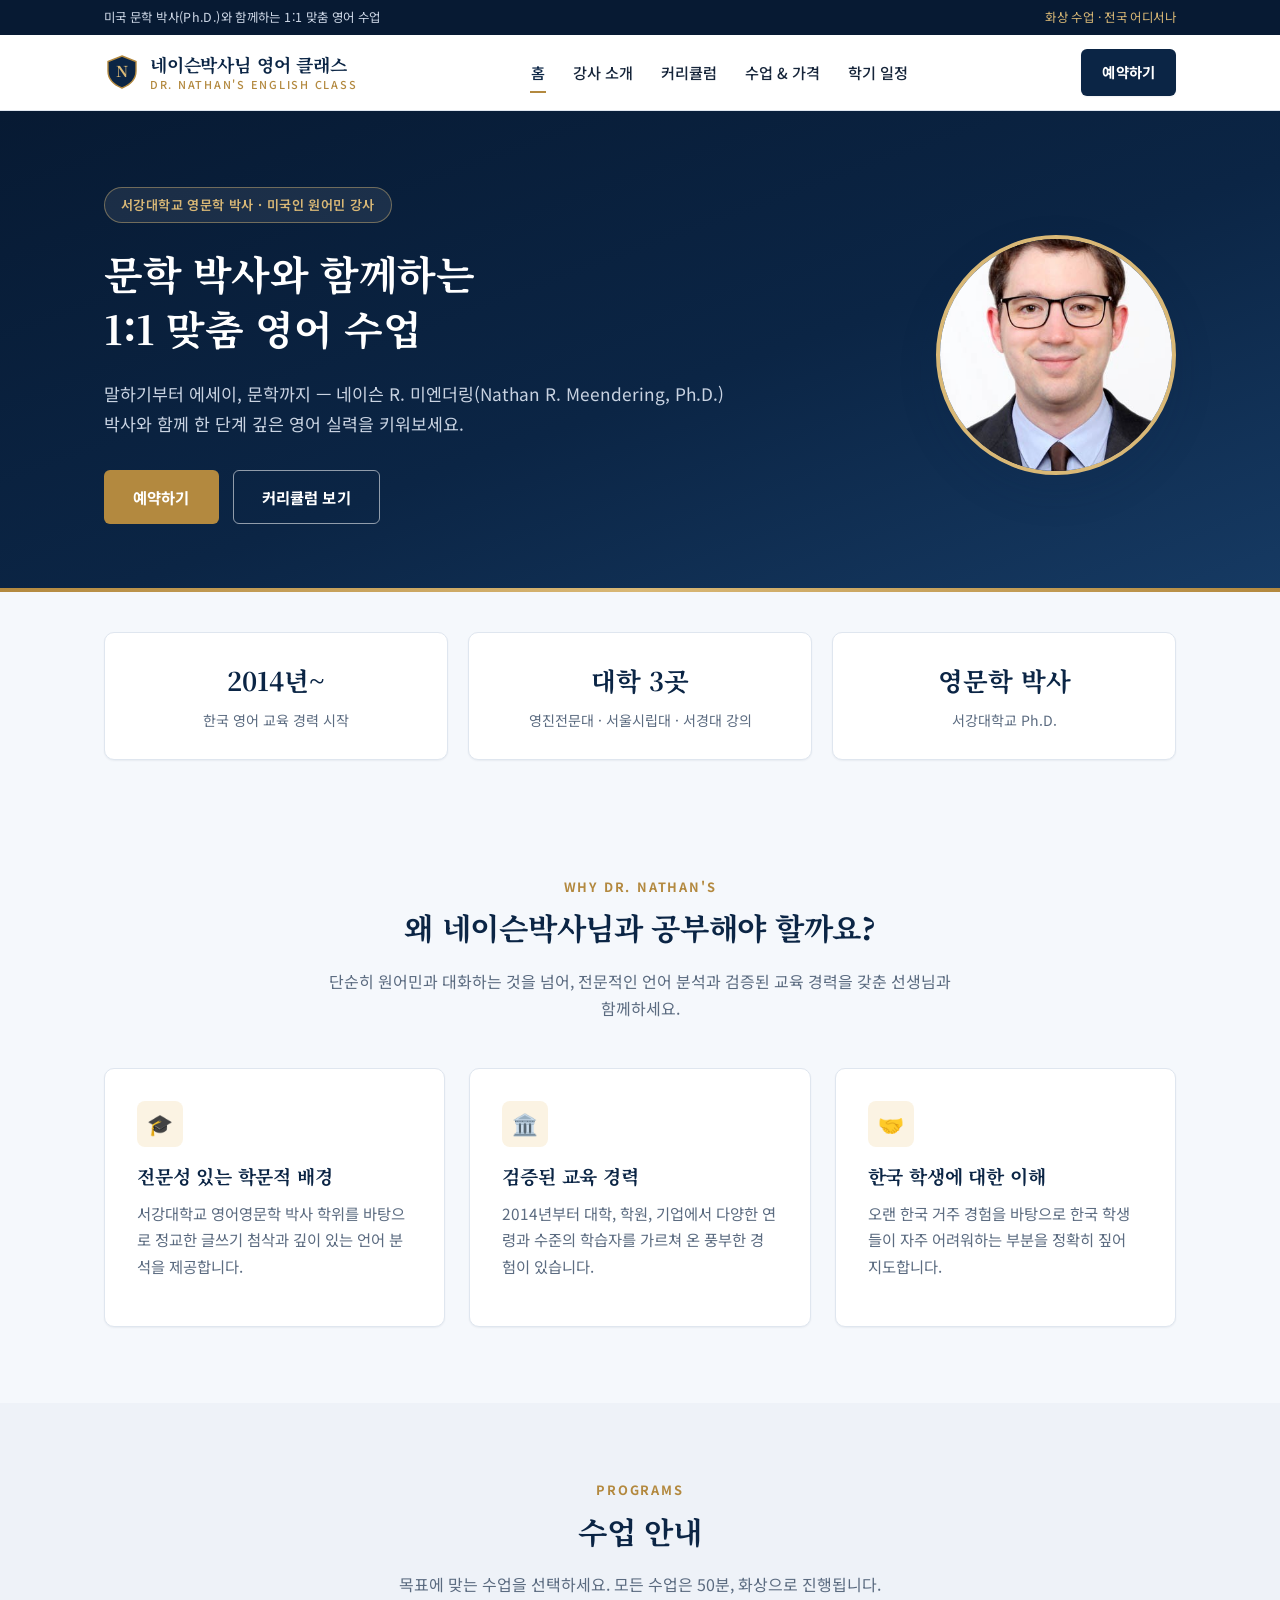
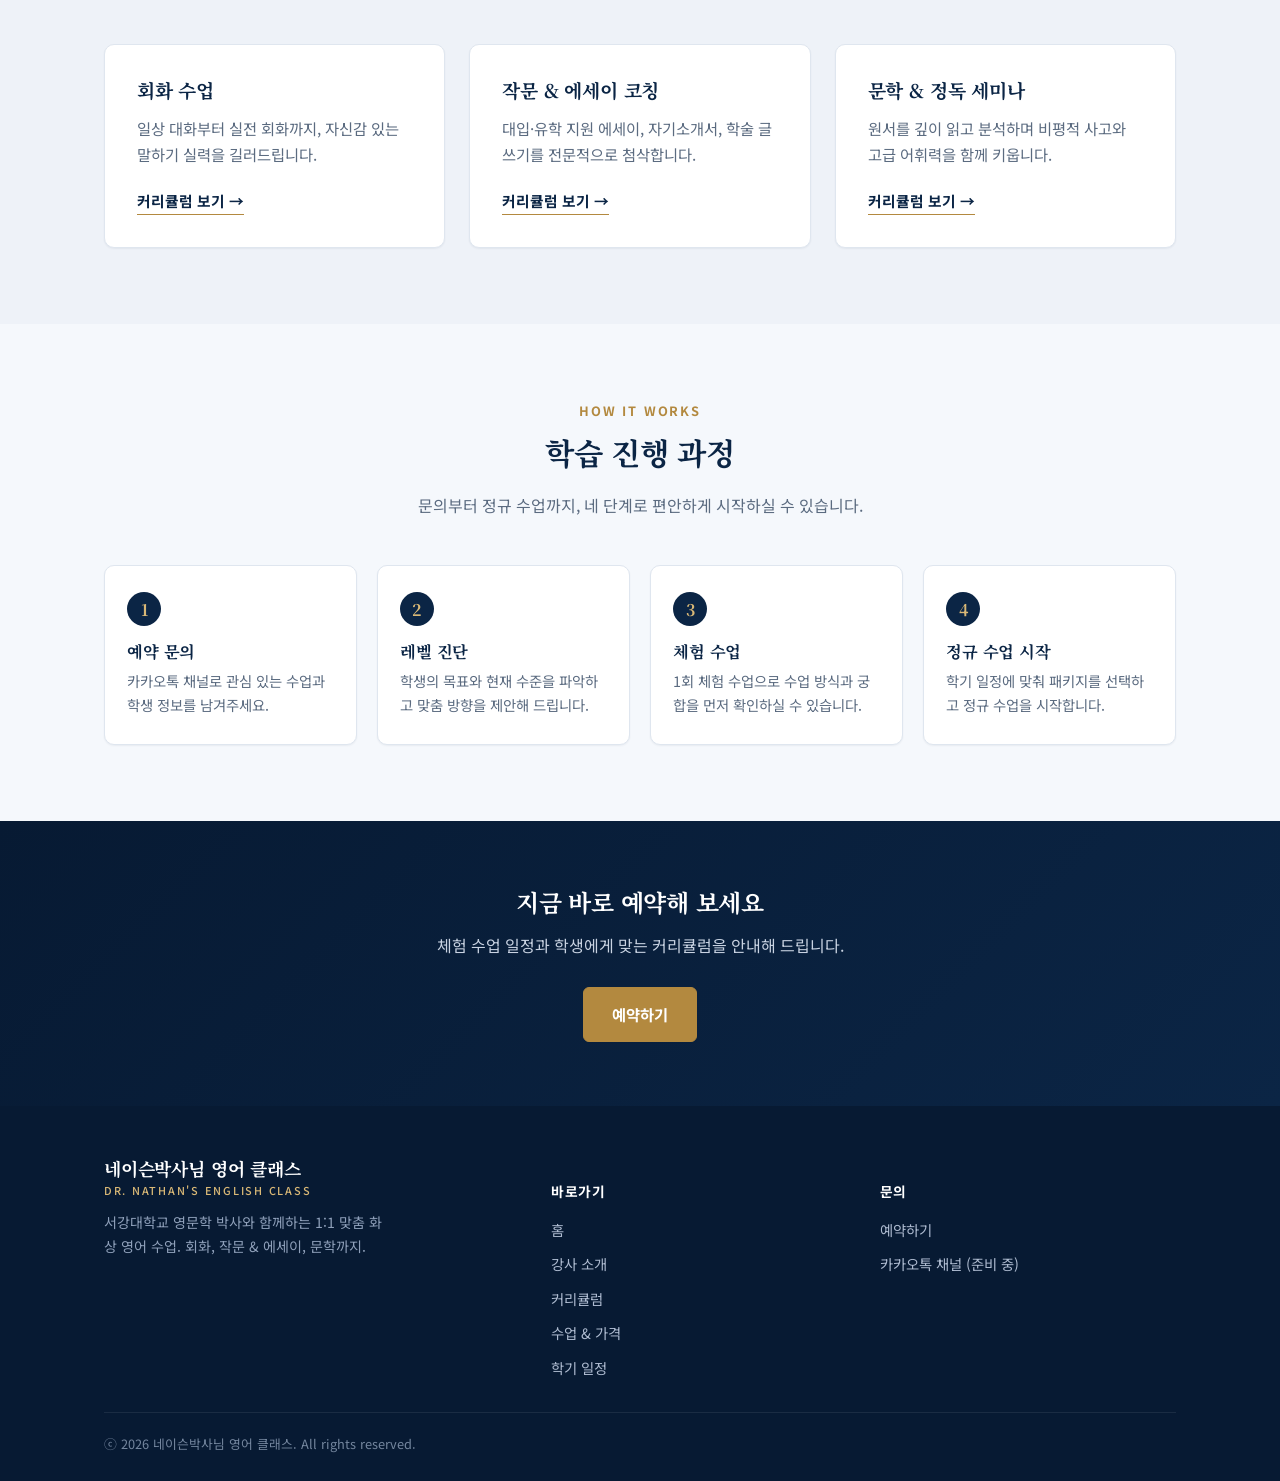
==== index.html @ 9ff1b416 "Initial site: navy/gold redesign, 6 pages, headshot" ====
<!DOCTYPE html>
<html lang="ko">
<head>
<meta charset="UTF-8">
<meta name="viewport" content="width=device-width, initial-scale=1.0">
<title>네이슨박사님 영어 클래스 | 1:1 맞춤 영어 수업</title>
<meta name="description" content="서강대학교 영문학 박사 네이슨 R. 미엔더링과 함께하는 1:1 화상 영어 수업. 회화, 작문 & 에세이 코칭, 문학 세미나.">
<link rel="preconnect" href="https://fonts.googleapis.com">
<link href="https://fonts.googleapis.com/css2?family=Noto+Serif+KR:wght@600;700&family=Noto+Sans+KR:wght@400;500;700&display=swap" rel="stylesheet">
<link rel="stylesheet" href="css/style.css">
</head>
<body>

<div class="topbar">
  <div class="container">
    <span>미국 문학 박사(Ph.D.)와 함께하는 1:1 맞춤 영어 수업</span>
    <span class="gold">화상 수업 · 전국 어디서나</span>
  </div>
</div>

<header class="site-header">
  <div class="header-inner">
    <a href="index.html" class="brand">
      <svg class="brand-mark" width="36" height="36" viewBox="0 0 36 36" fill="none" xmlns="http://www.w3.org/2000/svg">
        <path d="M18 2L32 7.5V17C32 25.5 26 30.8 18 34C10 30.8 4 25.5 4 17V7.5L18 2Z" fill="#0b2545" stroke="#b3893f" stroke-width="1.4"/>
        <text x="18" y="23" text-anchor="middle" font-family="Noto Serif KR, serif" font-size="15" font-weight="700" fill="#d9b876">N</text>
      </svg>
      <span class="brand-text">네이슨박사님 영어 클래스<span class="accent">DR. NATHAN'S ENGLISH CLASS</span></span>
    </a>
    <button class="nav-toggle" aria-label="메뉴 열기">&#9776;</button>
    <nav class="main-nav">
      <ul>
        <li><a href="index.html" class="active">홈</a></li>
        <li><a href="about.html">강사 소개</a></li>
        <li><a href="curriculum.html">커리큘럼</a></li>
        <li><a href="pricing.html">수업 &amp; 가격</a></li>
        <li><a href="calendar.html">학기 일정</a></li>
      </ul>
    </nav>
    <div class="header-cta">
      <a href="reservation.html" class="btn btn-primary">예약하기</a>
    </div>
  </div>
</header>

<main>

  <section class="hero-navy">
    <div class="container hero-flex">
      <div class="hero-text">
        <span class="eyebrow">서강대학교 영문학 박사 · 미국인 원어민 강사</span>
        <h1>문학 박사와 함께하는<br>1:1 맞춤 영어 수업</h1>
        <p class="lead">말하기부터 에세이, 문학까지 — 네이슨 R. 미엔더링(Nathan R. Meendering, Ph.D.) 박사와 함께 한 단계 깊은 영어 실력을 키워보세요.</p>
        <div class="btn-row">
          <a href="reservation.html" class="btn btn-gold">예약하기</a>
          <a href="curriculum.html" class="btn btn-outline-light">커리큘럼 보기</a>
        </div>
      </div>
      <div class="hero-photo-wrap">
        <img src="assets/nathan-headshot.jpg" alt="네이슨 R. 미엔더링 박사" class="hero-photo">
      </div>
    </div>
  </section>

  <section class="container">
    <div class="stats">
      <div class="stat">
        <div class="stat-num">2014년~</div>
        <div class="stat-label">한국 영어 교육 경력 시작</div>
      </div>
      <div class="stat">
        <div class="stat-num">대학 3곳</div>
        <div class="stat-label">영진전문대 · 서울시립대 · 서경대 강의</div>
      </div>
      <div class="stat">
        <div class="stat-num">영문학 박사</div>
        <div class="stat-label">서강대학교 Ph.D.</div>
      </div>
    </div>
  </section>

  <section class="section">
    <div class="container">
      <div class="section-head">
        <span class="kicker">WHY DR. NATHAN'S</span>
        <h2>왜 네이슨박사님과 공부해야 할까요?</h2>
        <p>단순히 원어민과 대화하는 것을 넘어, 전문적인 언어 분석과 검증된 교육 경력을 갖춘 선생님과 함께하세요.</p>
      </div>
      <div class="grid-3">
        <div class="card">
          <div class="icon">🎓</div>
          <h3>전문성 있는 학문적 배경</h3>
          <p>서강대학교 영어영문학 박사 학위를 바탕으로 정교한 글쓰기 첨삭과 깊이 있는 언어 분석을 제공합니다.</p>
        </div>
        <div class="card">
          <div class="icon">🏛️</div>
          <h3>검증된 교육 경력</h3>
          <p>2014년부터 대학, 학원, 기업에서 다양한 연령과 수준의 학습자를 가르쳐 온 풍부한 경험이 있습니다.</p>
        </div>
        <div class="card">
          <div class="icon">🤝</div>
          <h3>한국 학생에 대한 이해</h3>
          <p>오랜 한국 거주 경험을 바탕으로 한국 학생들이 자주 어려워하는 부분을 정확히 짚어 지도합니다.</p>
        </div>
      </div>
    </div>
  </section>

  <section class="section section-alt">
    <div class="container">
      <div class="section-head">
        <span class="kicker">PROGRAMS</span>
        <h2>수업 안내</h2>
        <p>목표에 맞는 수업을 선택하세요. 모든 수업은 50분, 화상으로 진행됩니다.</p>
      </div>
      <div class="grid-3">
        <div class="card">
          <h3>회화 수업</h3>
          <p>일상 대화부터 실전 회화까지, 자신감 있는 말하기 실력을 길러드립니다.</p>
          <a href="curriculum.html" class="card-link">커리큘럼 보기 →</a>
        </div>
        <div class="card">
          <h3>작문 &amp; 에세이 코칭</h3>
          <p>대입·유학 지원 에세이, 자기소개서, 학술 글쓰기를 전문적으로 첨삭합니다.</p>
          <a href="curriculum.html" class="card-link">커리큘럼 보기 →</a>
        </div>
        <div class="card">
          <h3>문학 &amp; 정독 세미나</h3>
          <p>원서를 깊이 읽고 분석하며 비평적 사고와 고급 어휘력을 함께 키웁니다.</p>
          <a href="curriculum.html" class="card-link">커리큘럼 보기 →</a>
        </div>
      </div>
    </div>
  </section>

  <section class="section">
    <div class="container">
      <div class="section-head">
        <span class="kicker">HOW IT WORKS</span>
        <h2>학습 진행 과정</h2>
        <p>문의부터 정규 수업까지, 네 단계로 편안하게 시작하실 수 있습니다.</p>
      </div>
      <div class="steps">
        <div class="step">
          <h4>예약 문의</h4>
          <p>카카오톡 채널로 관심 있는 수업과 학생 정보를 남겨주세요.</p>
        </div>
        <div class="step">
          <h4>레벨 진단</h4>
          <p>학생의 목표와 현재 수준을 파악하고 맞춤 방향을 제안해 드립니다.</p>
        </div>
        <div class="step">
          <h4>체험 수업</h4>
          <p>1회 체험 수업으로 수업 방식과 궁합을 먼저 확인하실 수 있습니다.</p>
        </div>
        <div class="step">
          <h4>정규 수업 시작</h4>
          <p>학기 일정에 맞춰 패키지를 선택하고 정규 수업을 시작합니다.</p>
        </div>
      </div>
    </div>
  </section>

  <section class="cta-band">
    <div class="container">
      <h2>지금 바로 예약해 보세요</h2>
      <p>체험 수업 일정과 학생에게 맞는 커리큘럼을 안내해 드립니다.</p>
      <a href="reservation.html" class="btn btn-primary">예약하기</a>
    </div>
  </section>

</main>

<footer class="site-footer">
  <div class="container">
    <div class="footer-top">
      <div>
        <span class="brand-text">네이슨박사님 영어 클래스<span class="accent">DR. NATHAN'S ENGLISH CLASS</span></span>
        <p>서강대학교 영문학 박사와 함께하는 1:1 맞춤 화상 영어 수업. 회화, 작문 &amp; 에세이, 문학까지.</p>
      </div>
      <div class="footer-col">
        <h5>바로가기</h5>
        <ul>
          <li><a href="index.html">홈</a></li>
          <li><a href="about.html">강사 소개</a></li>
          <li><a href="curriculum.html">커리큘럼</a></li>
          <li><a href="pricing.html">수업 &amp; 가격</a></li>
          <li><a href="calendar.html">학기 일정</a></li>
        </ul>
      </div>
      <div class="footer-col">
        <h5>문의</h5>
        <ul>
          <li><a href="reservation.html">예약하기</a></li>
          <li><a href="reservation.html">카카오톡 채널 (준비 중)</a></li>
        </ul>
      </div>
    </div>
    <div class="footer-bottom">
      ⓒ 2026 네이슨박사님 영어 클래스. All rights reserved.
    </div>
  </div>
</footer>

<script src="js/script.js"></script>
</body>
</html>
---- css/style.css ----
:root {
  --color-navy: #0b2545;
  --color-navy-dark: #071a33;
  --color-navy-mid: #163a63;
  --color-navy-soft: #26507f;
  --color-gold: #b3893f;
  --color-gold-light: #d9b876;
  --color-gold-bg: #fbf3e3;
  --color-white: #ffffff;
  --color-bg: #f5f8fc;
  --color-bg-alt: #eef2f8;
  --color-card: #ffffff;
  --color-text: #16253a;
  --color-text-muted: #5b6b80;
  --color-border: #dfe6ef;
  --radius: 10px;
  --max-width: 1120px;
  --shadow-sm: 0 1px 2px rgba(11, 37, 69, 0.06);
  --shadow-md: 0 8px 24px rgba(11, 37, 69, 0.08);
  --shadow-lg: 0 16px 40px rgba(11, 37, 69, 0.14);
}

* {
  box-sizing: border-box;
}

html {
  scroll-behavior: smooth;
}

body {
  margin: 0;
  font-family: "Noto Sans KR", "Malgun Gothic", sans-serif;
  color: var(--color-text);
  background: var(--color-bg);
  line-height: 1.7;
  -webkit-font-smoothing: antialiased;
}

h1, h2, h3, h4 {
  font-family: "Noto Serif KR", serif;
  font-weight: 700;
  line-height: 1.38;
  margin: 0 0 0.6em;
  color: var(--color-navy);
  letter-spacing: -0.01em;
}

p {
  margin: 0 0 1em;
}

a {
  color: inherit;
}

img {
  max-width: 100%;
  display: block;
}

.container {
  max-width: var(--max-width);
  margin: 0 auto;
  padding: 0 24px;
}

/* Brand mark */
.brand {
  display: flex;
  align-items: center;
  gap: 10px;
  text-decoration: none;
}

.brand-mark {
  flex-shrink: 0;
  display: block;
}

.brand-text {
  font-family: "Noto Serif KR", serif;
  font-weight: 700;
  font-size: 1.12rem;
  color: var(--color-navy);
  letter-spacing: -0.01em;
  line-height: 1.2;
}

.brand-text .accent {
  display: block;
  font-family: "Noto Sans KR", sans-serif;
  font-weight: 500;
  font-size: 0.68rem;
  color: var(--color-gold);
  letter-spacing: 0.16em;
  margin-top: 2px;
}

/* Header */
.topbar {
  background: var(--color-navy-dark);
  color: #cfd9e8;
  font-size: 0.78rem;
  letter-spacing: 0.03em;
}

.topbar .container {
  display: flex;
  justify-content: space-between;
  padding-top: 7px;
  padding-bottom: 7px;
}

.topbar .gold {
  color: var(--color-gold-light);
}

.site-header {
  position: sticky;
  top: 0;
  z-index: 50;
  background: rgba(255, 255, 255, 0.96);
  backdrop-filter: blur(6px);
  border-bottom: 1px solid var(--color-border);
}

.header-inner {
  display: flex;
  align-items: center;
  justify-content: space-between;
  padding: 14px 24px;
  max-width: var(--max-width);
  margin: 0 auto;
}

.nav-toggle {
  display: none;
  background: none;
  border: none;
  font-size: 1.6rem;
  cursor: pointer;
  color: var(--color-navy);
}

.main-nav ul {
  display: flex;
  gap: 26px;
  list-style: none;
  margin: 0;
  padding: 0;
}

.main-nav a {
  text-decoration: none;
  font-weight: 500;
  font-size: 0.95rem;
  color: var(--color-text);
  padding: 8px 1px;
  border-bottom: 2px solid transparent;
  transition: border-color 0.2s, color 0.2s;
  white-space: nowrap;
}

.main-nav a:hover,
.main-nav a.active {
  color: var(--color-navy);
  border-color: var(--color-gold);
}

.header-cta {
  display: flex;
  align-items: center;
  gap: 18px;
}

.header-cta .btn {
  padding: 10px 20px;
  font-size: 0.9rem;
}

/* Buttons */
.btn {
  display: inline-block;
  padding: 13px 28px;
  border-radius: 6px;
  font-weight: 700;
  text-decoration: none;
  font-size: 0.96rem;
  transition: transform 0.15s, box-shadow 0.15s, background 0.15s, color .15s;
  border: 1.5px solid transparent;
  cursor: pointer;
  letter-spacing: 0.01em;
}

.btn-primary {
  background: var(--color-navy);
  color: #fff;
  box-shadow: var(--shadow-sm);
}

.btn-primary:hover {
  background: var(--color-navy-dark);
  box-shadow: var(--shadow-md);
  transform: translateY(-1px);
}

.btn-gold {
  background: var(--color-gold);
  color: #fff;
}

.btn-gold:hover {
  background: #9c7735;
  transform: translateY(-1px);
}

.btn-outline {
  background: transparent;
  border-color: var(--color-navy);
  color: var(--color-navy);
}

.btn-outline:hover {
  background: var(--color-navy);
  color: #fff;
}

.btn-outline-light {
  background: transparent;
  border-color: rgba(255,255,255,0.55);
  color: #fff;
}

.btn-outline-light:hover {
  background: rgba(255,255,255,0.12);
  border-color: #fff;
}

.btn-kakao {
  background: #fee500;
  color: #391b1b;
  border-color: #fee500;
}

.btn-kakao:hover {
  background: #f5da00;
}

.btn-row {
  display: flex;
  gap: 14px;
  flex-wrap: wrap;
}

/* Hero (navy) */
.hero-navy {
  background: linear-gradient(160deg, var(--color-navy-dark) 0%, var(--color-navy) 55%, var(--color-navy-mid) 100%);
  color: #fff;
  padding: 76px 0 68px;
  position: relative;
  overflow: hidden;
}

.hero-navy::after {
  content: "";
  position: absolute;
  inset: auto 0 0 0;
  height: 4px;
  background: linear-gradient(90deg, var(--color-gold) 0%, var(--color-gold-light) 50%, var(--color-gold) 100%);
}

.hero-navy .eyebrow {
  display: inline-block;
  background: rgba(255,255,255,0.08);
  border: 1px solid rgba(217,184,118,0.45);
  color: var(--color-gold-light);
  font-weight: 600;
  font-size: 0.82rem;
  padding: 6px 16px;
  border-radius: 999px;
  margin-bottom: 22px;
  letter-spacing: 0.03em;
}

.hero-navy h1 {
  color: #fff;
  font-size: 2.5rem;
  max-width: 760px;
}

.hero-navy p.lead {
  font-size: 1.08rem;
  color: #c9d3e2;
  max-width: 620px;
  margin: 0 0 32px;
}

.hero-navy.center {
  text-align: center;
}

.hero-navy.center h1,
.hero-navy.center p.lead {
  margin-left: auto;
  margin-right: auto;
}

.hero-navy.center .btn-row {
  justify-content: center;
}

.hero-sub {
  padding: 56px 0 44px;
  text-align: center;
  background: var(--color-navy-dark);
  color: #fff;
  position: relative;
}

.hero-sub::after {
  content: "";
  position: absolute;
  inset: auto 0 0 0;
  height: 4px;
  background: linear-gradient(90deg, var(--color-gold) 0%, var(--color-gold-light) 50%, var(--color-gold) 100%);
}

.hero-sub .eyebrow {
  display: inline-block;
  color: var(--color-gold-light);
  font-weight: 600;
  font-size: 0.82rem;
  letter-spacing: 0.14em;
  margin-bottom: 12px;
}

.hero-sub h1 {
  color: #fff;
  font-size: 2rem;
  margin-bottom: 10px;
}

.hero-sub p {
  color: #c9d3e2;
  max-width: 620px;
  margin: 0 auto;
}

/* Stats strip */
.stats {
  display: grid;
  grid-template-columns: repeat(3, 1fr);
  gap: 20px;
  padding: 40px 0;
}

.stats .stat {
  background: var(--color-card);
  border: 1px solid var(--color-border);
  border-radius: var(--radius);
  padding: 26px 20px;
  text-align: center;
  box-shadow: var(--shadow-sm);
}

.stats .stat-num {
  font-family: "Noto Serif KR", serif;
  font-size: 1.6rem;
  font-weight: 700;
  color: var(--color-navy);
}

.stats .stat-label {
  color: var(--color-text-muted);
  font-size: 0.88rem;
  margin-top: 6px;
}

/* Section */
.section {
  padding: 76px 0;
}

.section-alt {
  background: var(--color-bg-alt);
}

.section-navy {
  background: var(--color-navy);
  color: #fff;
}

.section-navy h2, .section-navy h3, .section-navy h4 {
  color: #fff;
}

.section-head {
  text-align: center;
  max-width: 640px;
  margin: 0 auto 46px;
}

.section-head .kicker {
  display: block;
  color: var(--color-gold);
  font-weight: 700;
  font-size: 0.8rem;
  letter-spacing: 0.14em;
  margin-bottom: 10px;
}

.section-head h2 {
  font-size: 1.9rem;
}

.section-head p {
  color: var(--color-text-muted);
}

/* Card grid */
.grid-3 {
  display: grid;
  grid-template-columns: repeat(3, 1fr);
  gap: 24px;
}

.grid-2 {
  display: grid;
  grid-template-columns: repeat(2, 1fr);
  gap: 24px;
}

.card {
  background: var(--color-card);
  border: 1px solid var(--color-border);
  border-radius: var(--radius);
  padding: 32px;
  box-shadow: var(--shadow-sm);
  transition: box-shadow .2s, transform .2s;
}

.card:hover {
  box-shadow: var(--shadow-md);
  transform: translateY(-2px);
}

.card h3 {
  font-size: 1.18rem;
}

.card .icon {
  width: 46px;
  height: 46px;
  border-radius: 8px;
  background: var(--color-gold-bg);
  color: var(--color-gold);
  display: flex;
  align-items: center;
  justify-content: center;
  font-size: 1.3rem;
  margin-bottom: 16px;
}

.card p {
  color: var(--color-text-muted);
  font-size: 0.96rem;
}

.card .card-link {
  display: inline-block;
  margin-top: 6px;
  font-weight: 700;
  color: var(--color-navy);
  text-decoration: none;
  font-size: 0.92rem;
  border-bottom: 1.5px solid var(--color-gold);
  padding-bottom: 1px;
}

/* Service card (pricing) */
.service-card {
  background: var(--color-card);
  border: 1px solid var(--color-border);
  border-radius: var(--radius);
  padding: 38px;
  margin-bottom: 28px;
  box-shadow: var(--shadow-sm);
}

.service-card h3 {
  font-size: 1.35rem;
  margin-bottom: 6px;
}

.service-tag {
  display: inline-block;
  background: var(--color-gold-bg);
  color: var(--color-gold);
  font-size: 0.78rem;
  font-weight: 700;
  padding: 4px 12px;
  border-radius: 999px;
  margin-bottom: 14px;
  letter-spacing: 0.02em;
}

.service-desc {
  color: var(--color-text-muted);
  margin-bottom: 22px;
}

.price-table {
  width: 100%;
  border-collapse: collapse;
}

.price-table th,
.price-table td {
  text-align: left;
  padding: 13px 10px;
  border-bottom: 1px solid var(--color-border);
  font-size: 0.96rem;
}

.price-table th {
  color: var(--color-text-muted);
  font-weight: 500;
  font-size: 0.82rem;
}

.price-table td.price {
  font-weight: 700;
  color: var(--color-navy);
  white-space: nowrap;
}

.price-table .discount {
  display: inline-block;
  background: var(--color-gold-bg);
  color: var(--color-gold);
  font-size: 0.76rem;
  font-weight: 700;
  padding: 2px 8px;
  border-radius: 6px;
  margin-left: 6px;
}

.price-note {
  margin-top: 16px;
  font-size: 0.88rem;
  color: var(--color-text-muted);
}

/* Notice box */
.notice-box {
  background: var(--color-bg-alt);
  border: 1px solid var(--color-border);
  border-left: 3px solid var(--color-gold);
  border-radius: var(--radius);
  padding: 26px 30px;
  margin-top: 40px;
}

.notice-box h4 {
  font-size: 1.02rem;
  margin-bottom: 10px;
}

.notice-box ul {
  margin: 0;
  padding-left: 20px;
  color: var(--color-text-muted);
  font-size: 0.94rem;
}

.notice-box li {
  margin-bottom: 6px;
}

/* About / teacher page */
.about-hero {
  display: flex;
  align-items: center;
  gap: 44px;
}

.avatar-circle {
  flex-shrink: 0;
  width: 152px;
  height: 152px;
  border-radius: 50%;
  background: linear-gradient(150deg, var(--color-navy-mid), var(--color-navy-dark));
  border: 3px solid var(--color-gold-light);
  color: #fff;
  display: flex;
  align-items: center;
  justify-content: center;
  font-family: "Noto Serif KR", serif;
  font-size: 2.8rem;
  font-weight: 700;
}

.avatar-photo {
  flex-shrink: 0;
  width: 152px;
  height: 152px;
  border-radius: 50%;
  object-fit: cover;
  border: 3px solid var(--color-gold-light);
  box-shadow: var(--shadow-md);
}

/* Homepage split hero with photo */
.hero-flex {
  display: flex;
  align-items: center;
  gap: 56px;
  text-align: left;
}

.hero-flex .hero-text {
  flex: 1.15;
}

.hero-flex .hero-text h1,
.hero-flex .hero-text p.lead {
  margin-left: 0;
  margin-right: 0;
}

.hero-flex .hero-photo-wrap {
  flex-shrink: 0;
  text-align: center;
}

.hero-photo {
  width: 240px;
  height: 240px;
  border-radius: 50%;
  object-fit: cover;
  border: 4px solid var(--color-gold-light);
  box-shadow: var(--shadow-lg);
}

@media (max-width: 860px) {
  .hero-flex {
    flex-direction: column;
    text-align: center;
  }
  .hero-flex .hero-text h1,
  .hero-flex .hero-text p.lead {
    margin-left: auto;
    margin-right: auto;
  }
  .hero-flex .btn-row {
    justify-content: center;
  }
  .hero-photo {
    width: 190px;
    height: 190px;
  }
}

.about-hero h1 {
  color: #fff;
  font-size: 2rem;
  margin-bottom: 4px;
}

.about-hero .role {
  color: var(--color-gold-light);
  font-weight: 500;
}

.timeline {
  list-style: none;
  padding: 0;
  margin: 0;
}

.timeline li {
  display: flex;
  gap: 20px;
  padding: 18px 0;
  border-bottom: 1px solid var(--color-border);
}

.timeline li:last-child {
  border-bottom: none;
}

.timeline .when {
  flex-shrink: 0;
  width: 128px;
  font-weight: 700;
  color: var(--color-navy);
  font-size: 0.92rem;
}

.timeline .what {
  color: var(--color-text);
}

.timeline .what .sub {
  display: block;
  color: var(--color-text-muted);
  font-size: 0.88rem;
  margin-top: 2px;
}

/* Credential badges */
.badge-row {
  display: flex;
  flex-wrap: wrap;
  gap: 12px;
  margin: 20px 0 8px;
}

.credential-badge {
  display: flex;
  align-items: center;
  gap: 8px;
  background: var(--color-card);
  border: 1px solid var(--color-border);
  border-radius: 999px;
  padding: 9px 18px;
  font-size: 0.88rem;
  font-weight: 500;
  box-shadow: var(--shadow-sm);
}

.credential-badge .dot {
  width: 8px;
  height: 8px;
  border-radius: 50%;
  background: var(--color-gold);
}

/* Steps (curriculum process) */
.steps {
  display: grid;
  grid-template-columns: repeat(4, 1fr);
  gap: 20px;
  counter-reset: step;
}

.step {
  background: var(--color-card);
  border: 1px solid var(--color-border);
  border-radius: var(--radius);
  padding: 26px 22px;
  position: relative;
  box-shadow: var(--shadow-sm);
}

.step::before {
  counter-increment: step;
  content: counter(step);
  display: flex;
  align-items: center;
  justify-content: center;
  width: 34px;
  height: 34px;
  border-radius: 50%;
  background: var(--color-navy);
  color: var(--color-gold-light);
  font-family: "Noto Serif KR", serif;
  font-weight: 700;
  margin-bottom: 14px;
}

.step h4 {
  font-size: 1.02rem;
  margin-bottom: 6px;
}

.step p {
  color: var(--color-text-muted);
  font-size: 0.9rem;
  margin: 0;
}

/* Curriculum track */
.track {
  background: var(--color-card);
  border: 1px solid var(--color-border);
  border-radius: var(--radius);
  padding: 40px;
  margin-bottom: 32px;
  box-shadow: var(--shadow-sm);
}

.track-head {
  display: flex;
  justify-content: space-between;
  align-items: flex-start;
  gap: 20px;
  flex-wrap: wrap;
  margin-bottom: 22px;
  padding-bottom: 22px;
  border-bottom: 1px solid var(--color-border);
}

.track-head h3 {
  font-size: 1.4rem;
  margin-bottom: 6px;
}

.track-head p {
  color: var(--color-text-muted);
  margin: 0;
  max-width: 560px;
}

.level-table {
  width: 100%;
  border-collapse: collapse;
  margin-top: 8px;
}

.level-table th,
.level-table td {
  text-align: left;
  padding: 12px 14px;
  border-bottom: 1px solid var(--color-border);
  font-size: 0.92rem;
  vertical-align: top;
}

.level-table th {
  color: var(--color-text-muted);
  font-weight: 600;
  font-size: 0.8rem;
  background: var(--color-bg-alt);
}

.level-table td.level-name {
  font-weight: 700;
  color: var(--color-navy);
  white-space: nowrap;
}

.reading-list {
  display: flex;
  flex-wrap: wrap;
  gap: 10px;
  margin-top: 14px;
}

.reading-chip {
  background: var(--color-bg-alt);
  border: 1px solid var(--color-border);
  border-radius: 999px;
  padding: 7px 16px;
  font-size: 0.86rem;
  color: var(--color-text);
}

/* Calendar / term table */
.term-grid {
  display: grid;
  grid-template-columns: repeat(2, 1fr);
  gap: 22px;
}

.term-card {
  background: var(--color-card);
  border: 1px solid var(--color-border);
  border-radius: var(--radius);
  overflow: hidden;
  box-shadow: var(--shadow-sm);
}

.term-card .term-head {
  background: var(--color-navy);
  color: #fff;
  padding: 18px 24px;
  display: flex;
  justify-content: space-between;
  align-items: center;
}

.term-card .term-head h3 {
  color: #fff;
  font-size: 1.1rem;
  margin: 0;
}

.term-card .term-head .term-dates {
  color: var(--color-gold-light);
  font-size: 0.85rem;
  font-weight: 600;
}

.term-card .term-body {
  padding: 20px 24px 24px;
}

.term-body dl {
  margin: 0;
  display: grid;
  grid-template-columns: 100px 1fr;
  row-gap: 10px;
  font-size: 0.92rem;
}

.term-body dt {
  color: var(--color-text-muted);
  font-weight: 500;
}

.term-body dd {
  margin: 0;
  font-weight: 600;
}

.status-pill {
  display: inline-block;
  font-size: 0.76rem;
  font-weight: 700;
  padding: 3px 11px;
  border-radius: 999px;
}

.status-open {
  background: #e5f3ec;
  color: #1f7a4d;
}

.status-soon {
  background: var(--color-gold-bg);
  color: var(--color-gold);
}

.status-closed {
  background: #f1eef0;
  color: #8a7f83;
}

/* Reservation page */
.reserve-grid {
  display: grid;
  grid-template-columns: 1.1fr 0.9fr;
  gap: 40px;
  align-items: start;
}

.contact-panel {
  background: var(--color-card);
  border: 1px solid var(--color-border);
  border-radius: var(--radius);
  padding: 44px;
  text-align: center;
  box-shadow: var(--shadow-md);
}

.contact-panel .kakao-icon {
  font-size: 2.2rem;
  margin-bottom: 10px;
}

.contact-panel .btn {
  width: 100%;
  padding: 16px 26px;
  font-size: 1.03rem;
}

.reserve-services {
  display: flex;
  flex-direction: column;
  gap: 12px;
  margin: 22px 0 26px;
}

.reserve-service-option {
  display: flex;
  align-items: center;
  gap: 12px;
  border: 1px solid var(--color-border);
  border-radius: 8px;
  padding: 13px 16px;
  font-size: 0.92rem;
  font-weight: 600;
  text-align: left;
  background: var(--color-bg-alt);
}

.reserve-service-option .num {
  width: 24px;
  height: 24px;
  flex-shrink: 0;
  border-radius: 50%;
  background: var(--color-navy);
  color: #fff;
  font-size: 0.78rem;
  display: flex;
  align-items: center;
  justify-content: center;
}

.contact-steps h4 {
  margin-bottom: 14px;
}

.contact-steps ol {
  padding-left: 20px;
  color: var(--color-text-muted);
  margin: 0;
}

.contact-steps li {
  margin-bottom: 12px;
}

/* CTA band */
.cta-band {
  background: linear-gradient(135deg, var(--color-navy-dark), var(--color-navy));
  color: #fff;
  text-align: center;
  padding: 64px 0;
}

.cta-band h2 {
  color: #fff;
}

.cta-band p {
  color: #c9d3e2;
  margin-bottom: 28px;
}

.cta-band .btn-primary {
  background: var(--color-gold);
  border-color: var(--color-gold);
}

.cta-band .btn-primary:hover {
  background: #9c7735;
}

/* Footer */
.site-footer {
  background: var(--color-navy-dark);
  color: #aebbd0;
  padding: 52px 0 26px;
  font-size: 0.9rem;
}

.footer-top {
  display: grid;
  grid-template-columns: 1.4fr 1fr 1fr;
  gap: 32px;
  margin-bottom: 32px;
}

.footer-top .brand-text {
  color: #fff;
}

.footer-top .brand-text .accent {
  color: var(--color-gold-light);
}

.footer-top p {
  color: #8fa0ba;
  font-size: 0.88rem;
  margin-top: 14px;
  max-width: 280px;
}

.footer-col h5 {
  color: #fff;
  font-size: 0.86rem;
  letter-spacing: 0.04em;
  margin-bottom: 14px;
  font-family: "Noto Sans KR", sans-serif;
}

.footer-col ul {
  list-style: none;
  padding: 0;
  margin: 0;
  display: flex;
  flex-direction: column;
  gap: 10px;
}

.footer-col a {
  text-decoration: none;
  color: #aebbd0;
  font-size: 0.9rem;
}

.footer-col a:hover {
  color: var(--color-gold-light);
}

.footer-bottom {
  border-top: 1px solid rgba(255,255,255,0.08);
  padding-top: 20px;
  color: #74869e;
  font-size: 0.8rem;
}

/* Responsive */
@media (max-width: 960px) {
  .grid-3, .steps {
    grid-template-columns: 1fr 1fr;
  }
  .term-grid {
    grid-template-columns: 1fr;
  }
  .reserve-grid {
    grid-template-columns: 1fr;
  }
  .footer-top {
    grid-template-columns: 1fr;
  }
}

@media (max-width: 800px) {
  .grid-3, .grid-2, .steps {
    grid-template-columns: 1fr;
  }
  .stats {
    grid-template-columns: 1fr;
  }
  .about-hero {
    flex-direction: column;
    text-align: center;
  }
  .timeline .when {
    width: 96px;
  }
  .track-head {
    flex-direction: column;
  }
}

@media (max-width: 760px) {
  .header-cta .btn:not(.btn-primary) {
    display: none;
  }
  .nav-toggle {
    display: block;
  }
  .main-nav {
    display: none;
    position: absolute;
    top: 100%;
    left: 0;
    right: 0;
    background: var(--color-white);
    border-bottom: 1px solid var(--color-border);
    box-shadow: var(--shadow-md);
  }
  .main-nav.open {
    display: block;
  }
  .main-nav ul {
    flex-direction: column;
    gap: 0;
    padding: 8px 24px 20px;
  }
  .main-nav a {
    display: block;
    padding: 12px 0;
  }
  .hero-navy h1 {
    font-size: 1.9rem;
  }
  .level-table {
    display: block;
    overflow-x: auto;
    white-space: nowrap;
  }
}
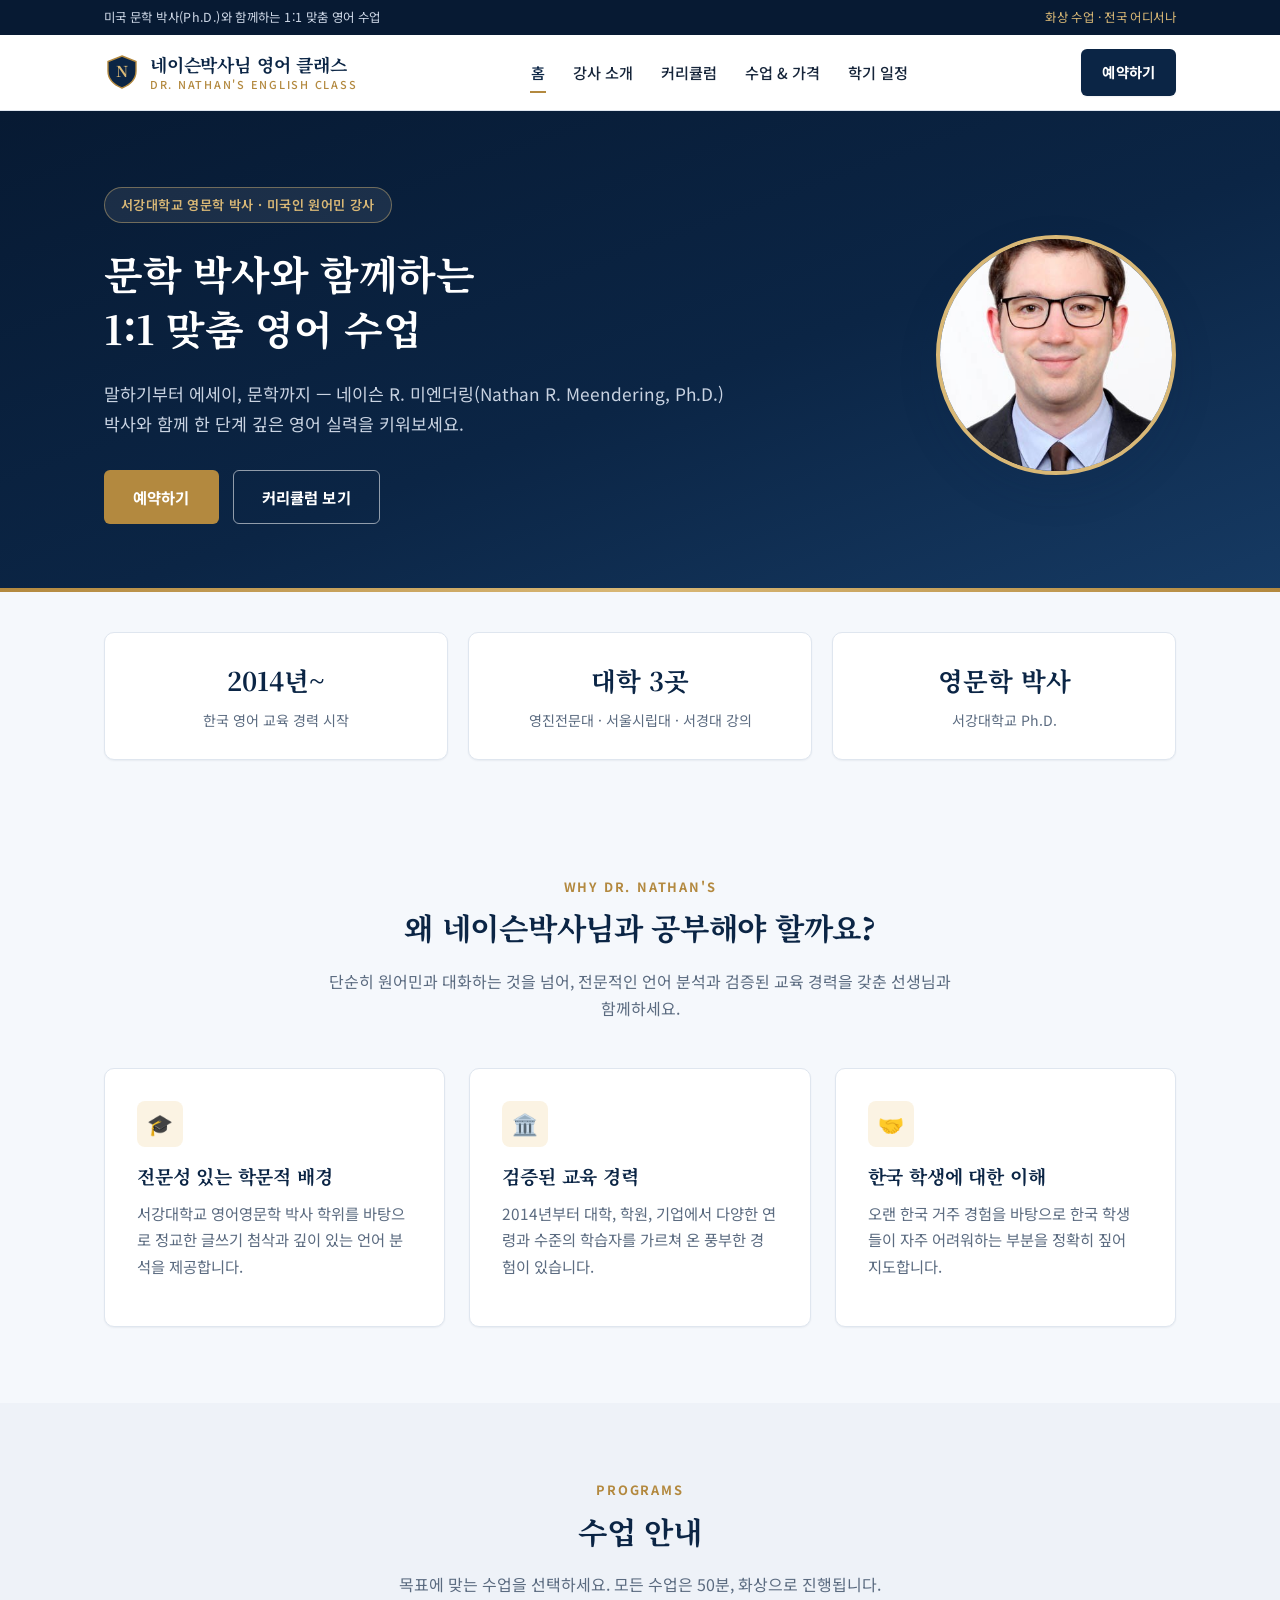
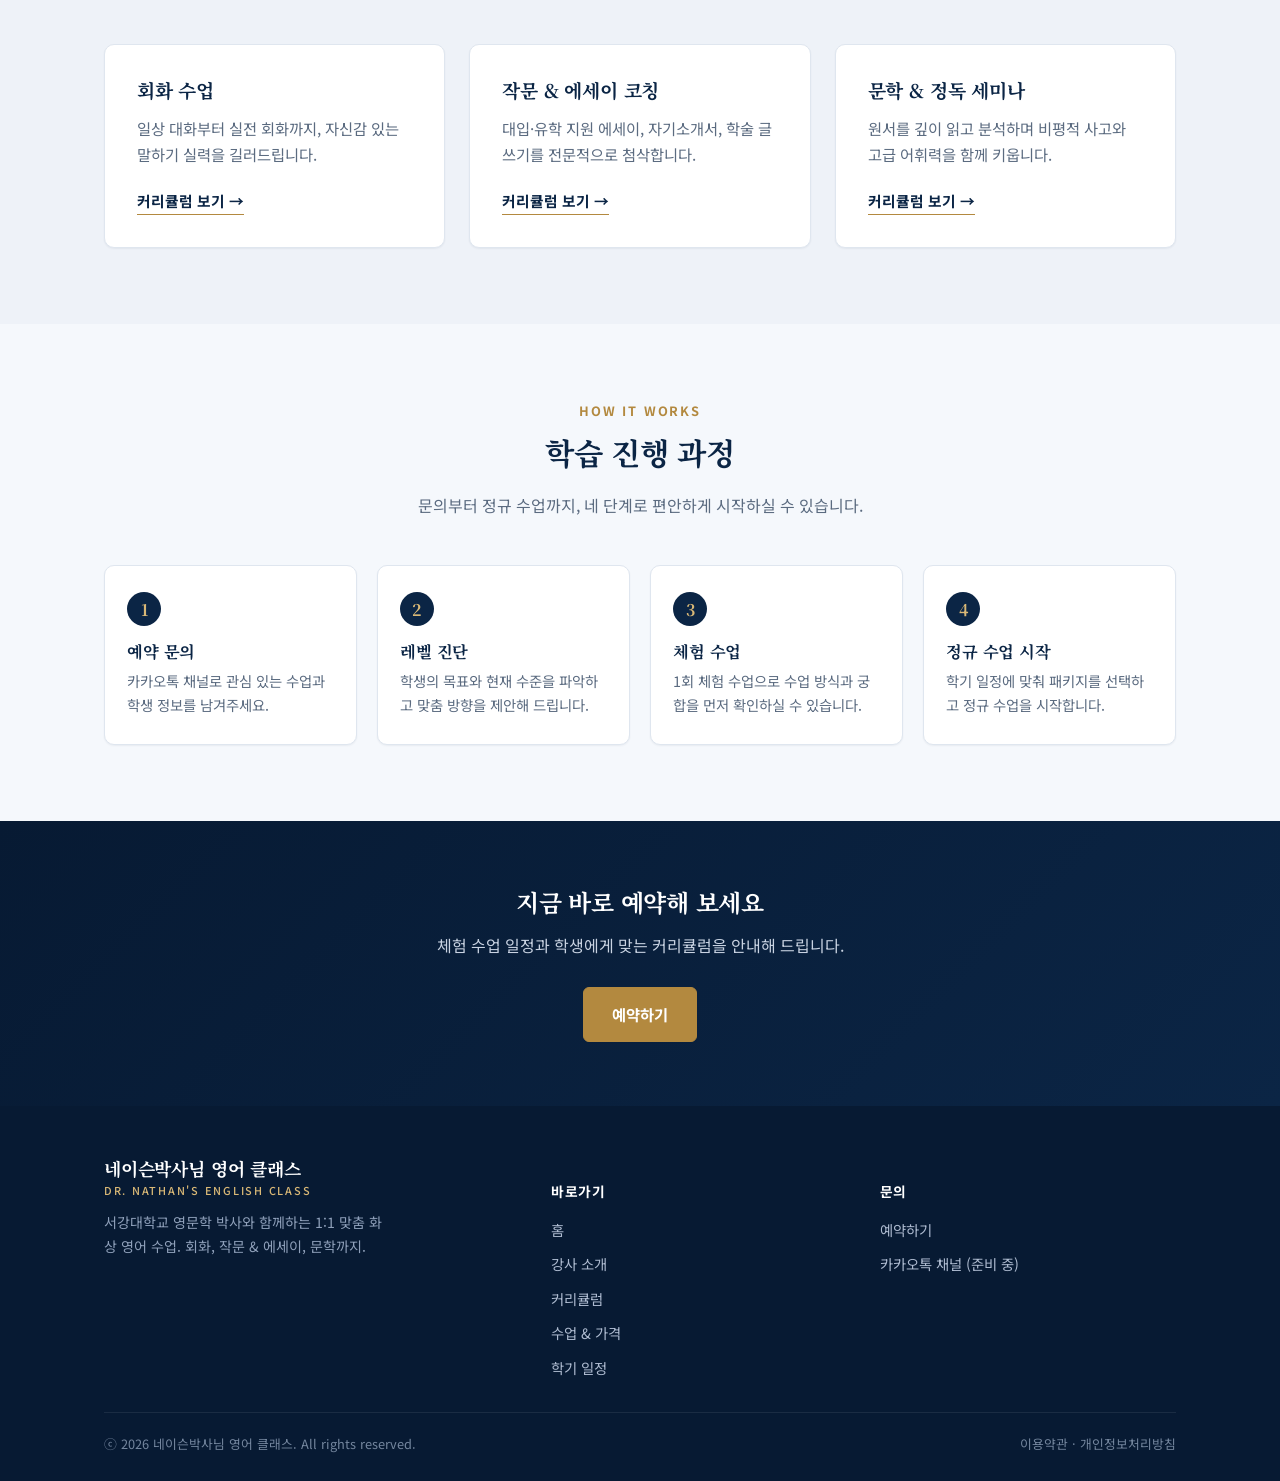
==== commit d1c763c2: "Add legal pages, favicon, and Open Graph tags Adds draft privacy policy and terms of service (includ" ====
--- a/index.html
+++ b/index.html
@@ -5,6 +5,14 @@
 <meta name="viewport" content="width=device-width, initial-scale=1.0">
 <title>네이슨박사님 영어 클래스 | 1:1 맞춤 영어 수업</title>
 <meta name="description" content="서강대학교 영문학 박사 네이슨 R. 미엔더링과 함께하는 1:1 화상 영어 수업. 회화, 작문 & 에세이 코칭, 문학 세미나.">
+<link rel="icon" type="image/svg+xml" href="assets/favicon.svg">
+<meta property="og:type" content="website">
+<meta property="og:site_name" content="네이슨박사님 영어 클래스">
+<meta property="og:title" content="네이슨박사님 영어 클래스 | 1:1 맞춤 영어 수업">
+<meta property="og:description" content="서강대학교 영문학 박사 네이슨 R. 미엔더링과 함께하는 1:1 화상 영어 수업. 회화, 작문 & 에세이 코칭, 문학 세미나.">
+<meta property="og:image" content="https://nathan-phd-english-class.vercel.app/assets/nathan-headshot.jpg">
+<meta property="og:url" content="https://nathan-phd-english-class.vercel.app/">
+<meta name="twitter:card" content="summary">
 <link rel="preconnect" href="https://fonts.googleapis.com">
 <link href="https://fonts.googleapis.com/css2?family=Noto+Serif+KR:wght@600;700&family=Noto+Sans+KR:wght@400;500;700&display=swap" rel="stylesheet">
 <link rel="stylesheet" href="css/style.css">
@@ -197,7 +205,8 @@
       </div>
     </div>
     <div class="footer-bottom">
-      ⓒ 2026 네이슨박사님 영어 클래스. All rights reserved.
+      <span>ⓒ 2026 네이슨박사님 영어 클래스. All rights reserved.</span>
+      <span class="footer-legal-links"><a href="terms.html">이용약관</a> · <a href="privacy.html">개인정보처리방침</a></span>
     </div>
   </div>
 </footer>
--- a/css/style.css
+++ b/css/style.css
@@ -984,6 +984,14 @@
   font-weight: 600;
   text-align: left;
   background: var(--color-bg-alt);
+  text-decoration: none;
+  transition: border-color 0.15s, background 0.15s, transform 0.15s;
+}
+
+.reserve-service-option:hover {
+  border-color: var(--color-gold);
+  background: var(--color-gold-bg);
+  transform: translateY(-1px);
 }
 
 .reserve-service-option .num {
@@ -1101,6 +1109,156 @@
   padding-top: 20px;
   color: #74869e;
   font-size: 0.8rem;
+  display: flex;
+  flex-wrap: wrap;
+  gap: 8px 20px;
+  justify-content: space-between;
+}
+
+.footer-legal-links a {
+  color: #74869e;
+  text-decoration: none;
+}
+
+.footer-legal-links a:hover {
+  color: var(--color-gold-light);
+}
+
+/* Checkout */
+.checkout-grid {
+  display: grid;
+  grid-template-columns: 1.05fr 0.95fr;
+  gap: 40px;
+  align-items: start;
+}
+
+.checkout-card {
+  background: var(--color-card);
+  border: 1px solid var(--color-border);
+  border-radius: var(--radius);
+  padding: 38px;
+  box-shadow: var(--shadow-sm);
+}
+
+.form-group {
+  margin-bottom: 20px;
+}
+
+.form-group label {
+  display: block;
+  font-weight: 700;
+  font-size: 0.9rem;
+  margin-bottom: 8px;
+  color: var(--color-navy);
+}
+
+.form-row {
+  display: grid;
+  grid-template-columns: 1fr 1fr;
+  gap: 16px;
+}
+
+.form-group input,
+.form-group select {
+  width: 100%;
+  padding: 12px 14px;
+  border: 1.5px solid var(--color-border);
+  border-radius: 6px;
+  font-size: 0.95rem;
+  font-family: inherit;
+  color: var(--color-text);
+  background: #fff;
+}
+
+.form-group input:focus,
+.form-group select:focus {
+  outline: none;
+  border-color: var(--color-gold);
+}
+
+.checkout-summary {
+  position: sticky;
+  top: 90px;
+}
+
+.summary-row {
+  display: flex;
+  justify-content: space-between;
+  gap: 12px;
+  padding: 12px 0;
+  border-bottom: 1px solid var(--color-border);
+  font-size: 0.94rem;
+}
+
+.summary-row:last-child {
+  border-bottom: none;
+}
+
+.summary-row span {
+  color: var(--color-text-muted);
+}
+
+.summary-total {
+  display: flex;
+  justify-content: space-between;
+  align-items: baseline;
+  margin-top: 6px;
+  padding-top: 16px;
+  border-top: 2px solid var(--color-navy);
+}
+
+.summary-total .amount {
+  font-size: 1.4rem;
+  font-weight: 700;
+  color: var(--color-navy);
+  font-family: "Noto Serif KR", serif;
+}
+
+#payment-method,
+#agreement {
+  margin-top: 22px;
+}
+
+.checkout-error {
+  color: #b3261e;
+  font-size: 0.88rem;
+  margin-top: 14px;
+  min-height: 1.2em;
+}
+
+.checkout-summary .btn {
+  width: 100%;
+  padding: 16px 26px;
+  font-size: 1.03rem;
+  margin-top: 22px;
+}
+
+/* Status pages (success / fail) */
+.status-page {
+  padding: 90px 0;
+  text-align: center;
+}
+
+.status-card {
+  max-width: 520px;
+  margin: 0 auto;
+  background: var(--color-card);
+  border: 1px solid var(--color-border);
+  border-radius: var(--radius);
+  padding: 48px 40px;
+  box-shadow: var(--shadow-md);
+}
+
+.status-icon {
+  font-size: 2.6rem;
+  margin-bottom: 16px;
+}
+
+#order-details {
+  margin-top: 26px;
+  text-align: left;
+  border-top: 1px solid var(--color-border);
+  padding-top: 18px;
 }
 
 /* Responsive */
@@ -1114,6 +1272,12 @@
   .reserve-grid {
     grid-template-columns: 1fr;
   }
+  .checkout-grid {
+    grid-template-columns: 1fr;
+  }
+  .checkout-summary {
+    position: static;
+  }
   .footer-top {
     grid-template-columns: 1fr;
   }
@@ -1135,6 +1299,9 @@
   }
   .track-head {
     flex-direction: column;
+  }
+  .form-row {
+    grid-template-columns: 1fr;
   }
 }
 
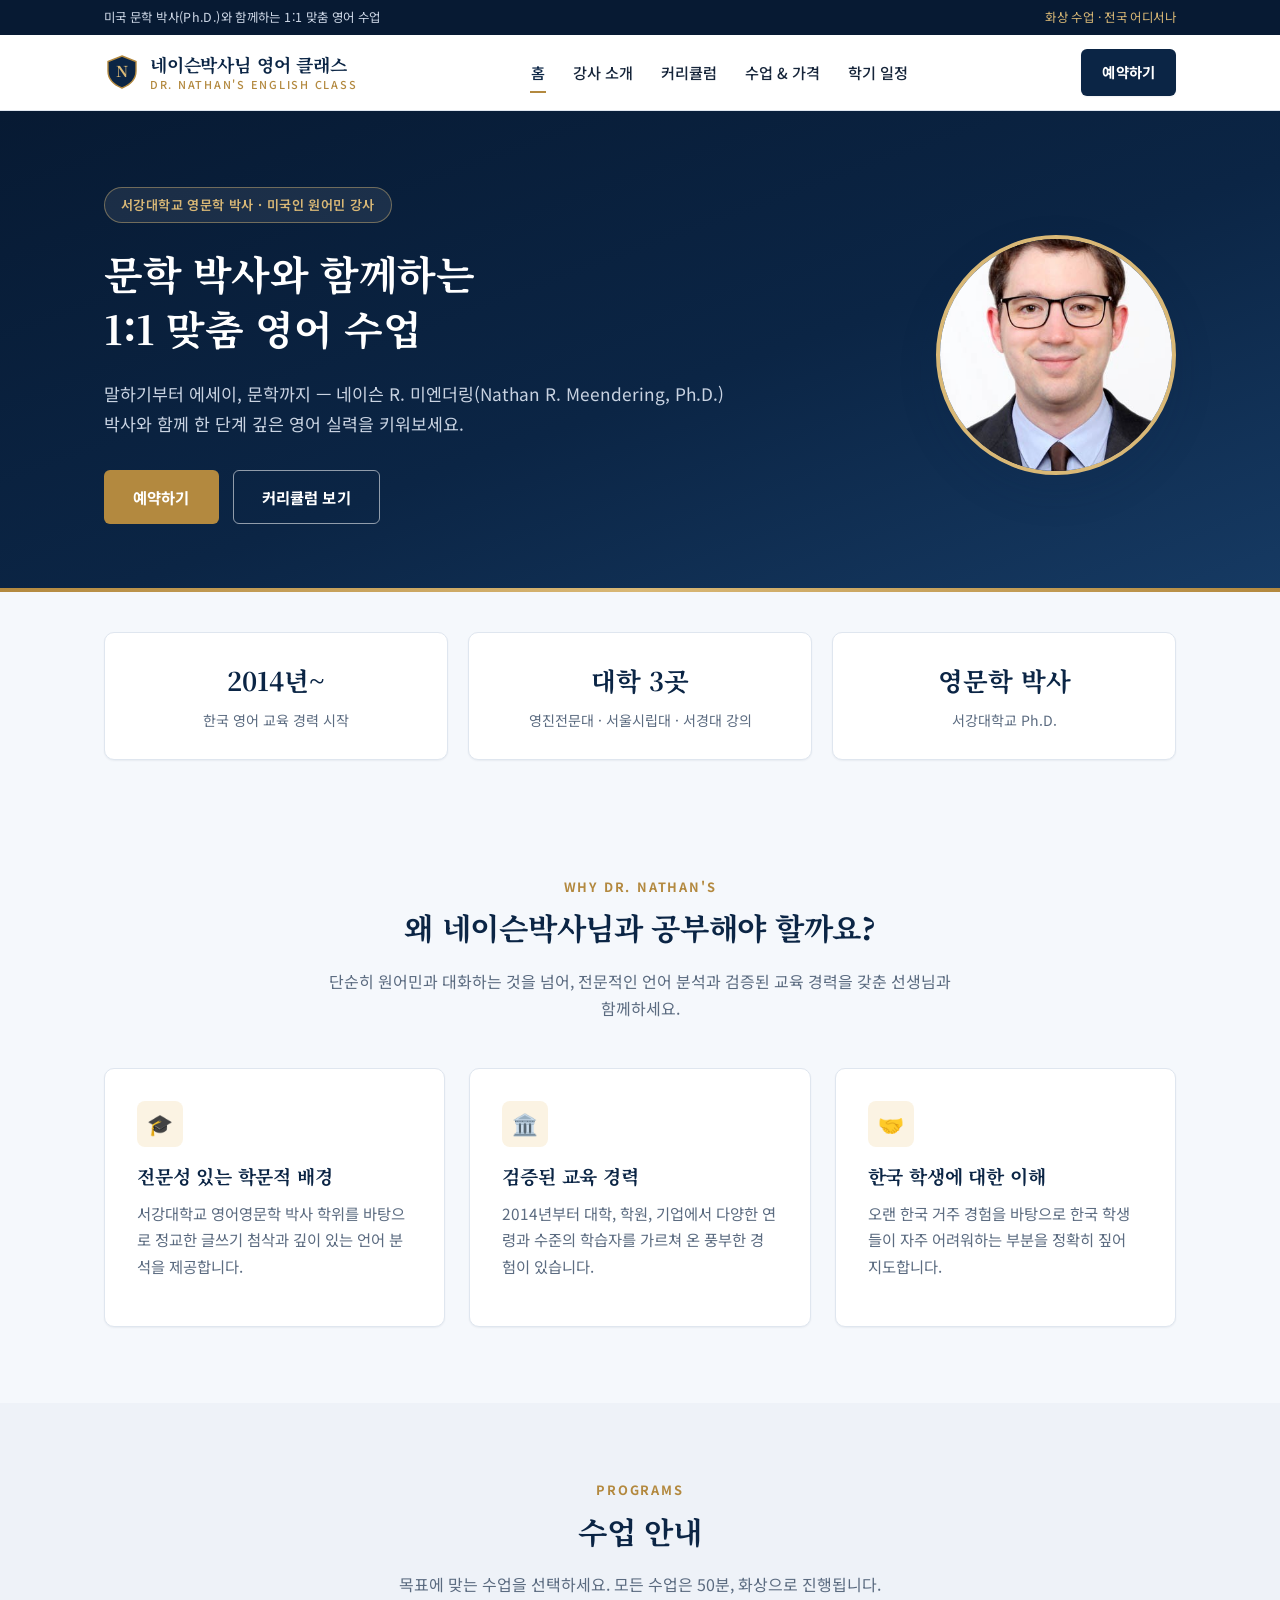
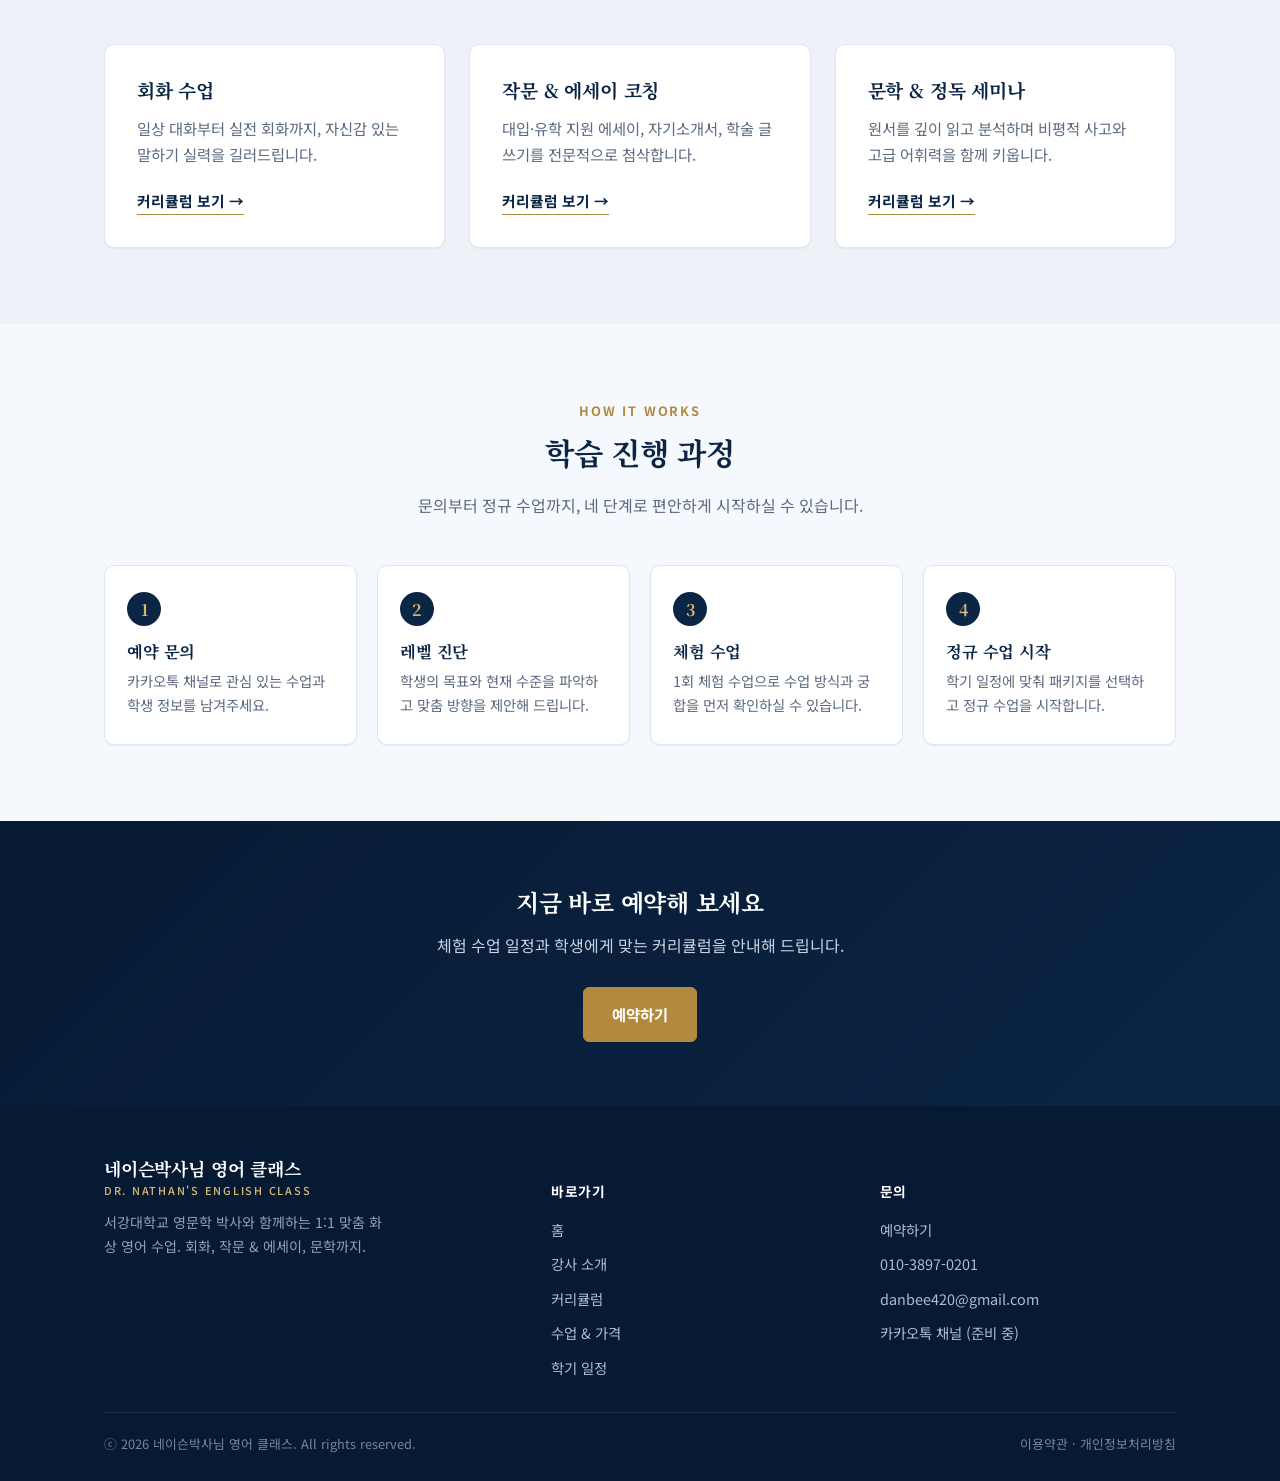
==== commit cb1ae780: "Add contact info sitewide, fix mobile layout bug in curriculum Adds phone (010-3897-0201) and busine" ====
--- a/index.html
+++ b/index.html
@@ -200,6 +200,8 @@
         <h5>문의</h5>
         <ul>
           <li><a href="reservation.html">예약하기</a></li>
+          <li><a href="tel:010-3897-0201">010-3897-0201</a></li>
+          <li><a href="mailto:danbee420@gmail.com">danbee420@gmail.com</a></li>
           <li><a href="reservation.html">카카오톡 채널 (준비 중)</a></li>
         </ul>
       </div>
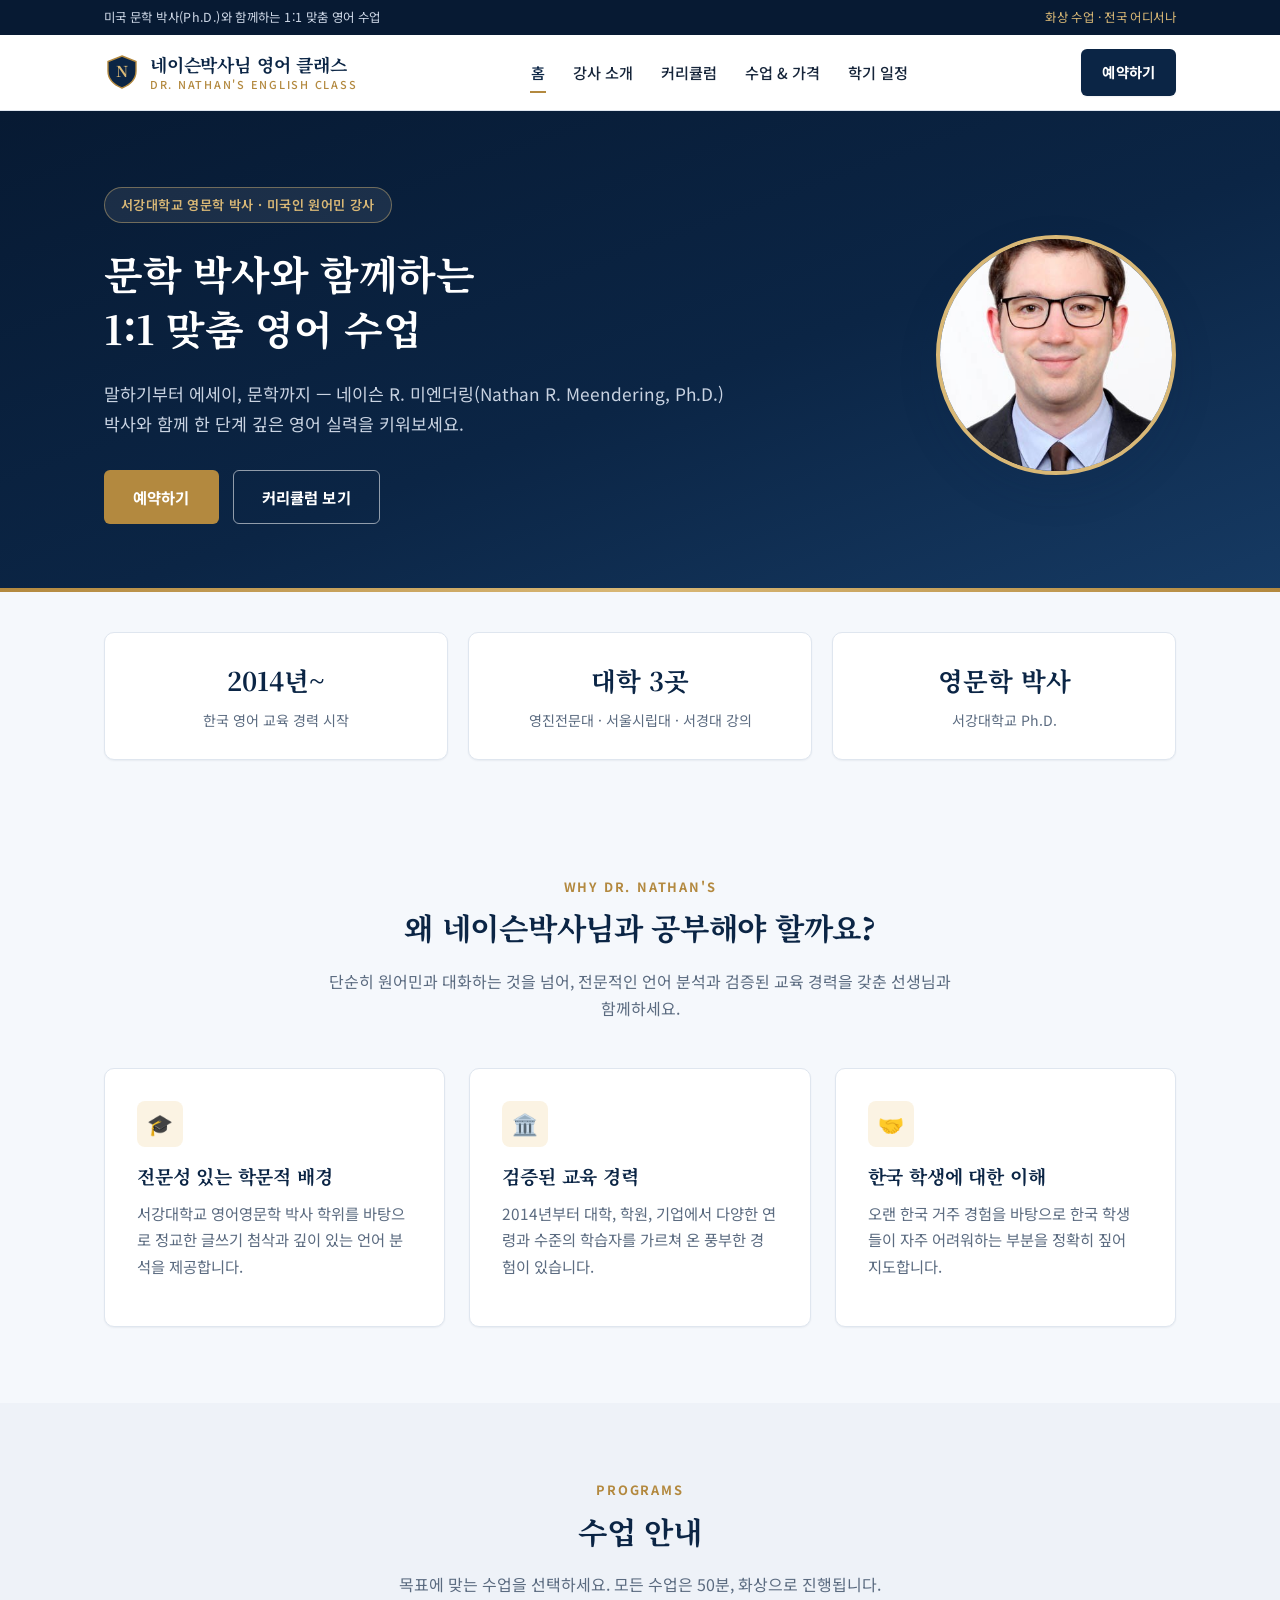
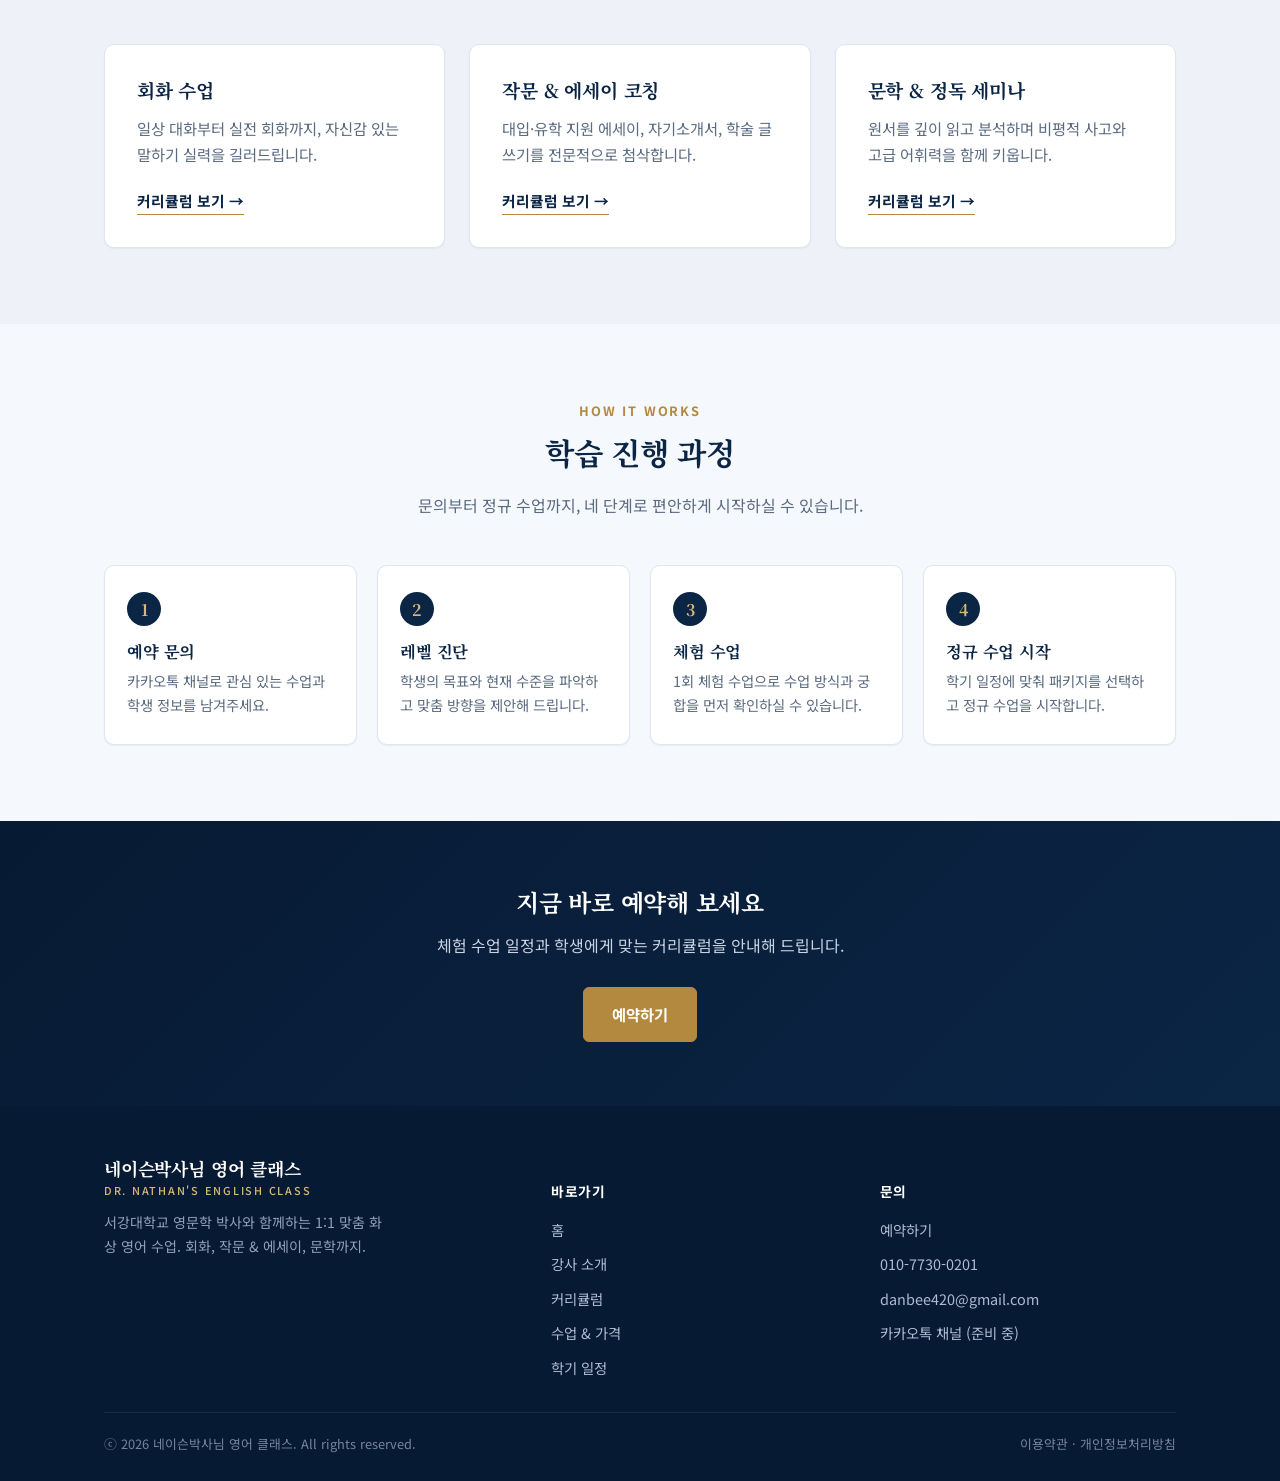
==== commit 0689ea0a: "Update business phone number, add 30-minute conversation class option Phone number corrected sitewid" ====
--- a/index.html
+++ b/index.html
@@ -200,7 +200,7 @@
         <h5>문의</h5>
         <ul>
           <li><a href="reservation.html">예약하기</a></li>
-          <li><a href="tel:010-3897-0201">010-3897-0201</a></li>
+          <li><a href="tel:010-7730-0201">010-7730-0201</a></li>
           <li><a href="mailto:danbee420@gmail.com">danbee420@gmail.com</a></li>
           <li><a href="reservation.html">카카오톡 채널 (준비 중)</a></li>
         </ul>
